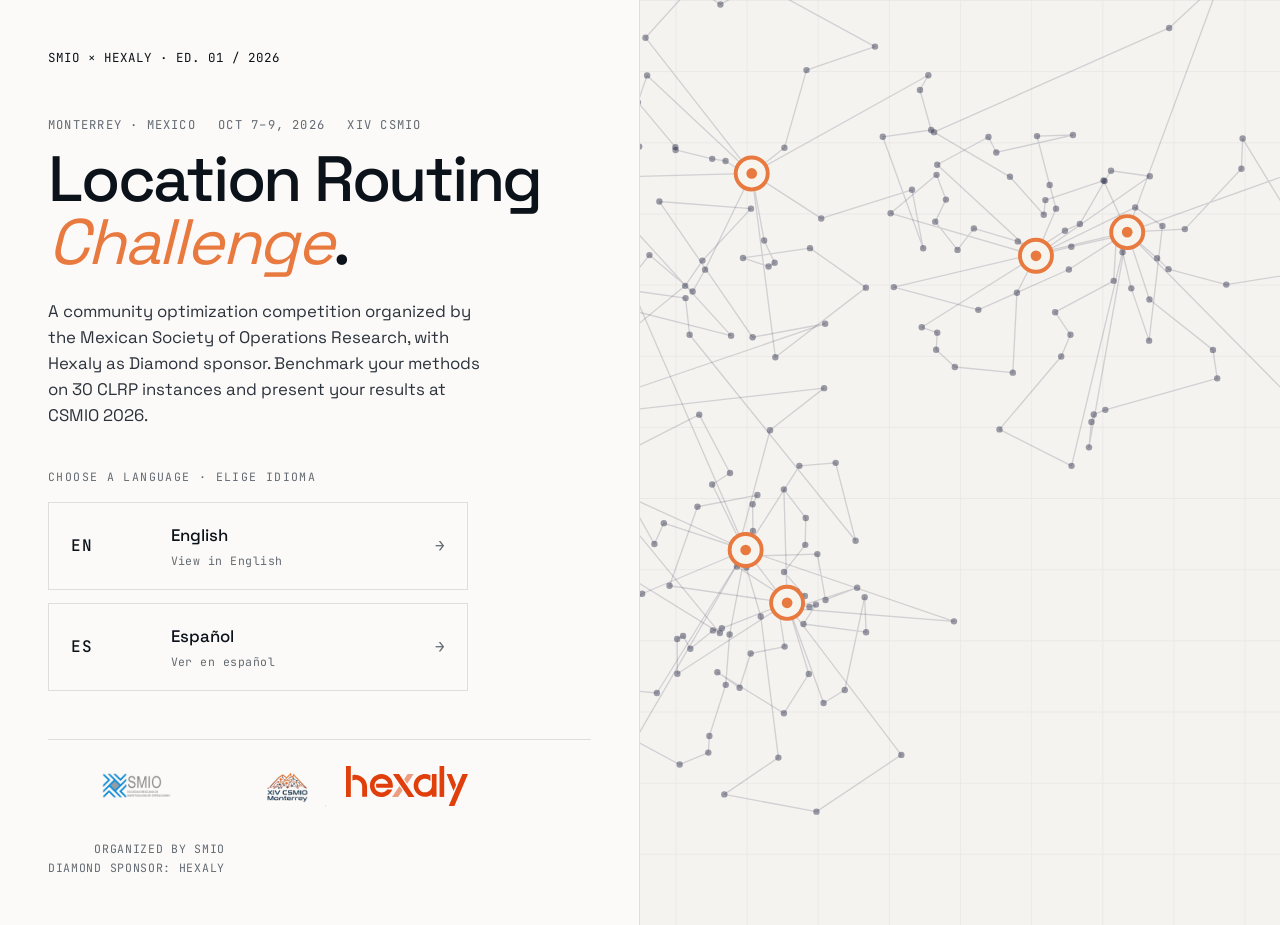
==== index.html @ d9e03b25 "fix domain name" ====
<!DOCTYPE html>
<html lang="en">
<head>
  <meta charset="UTF-8">
  <meta name="viewport" content="width=device-width, initial-scale=1.0">
  <title>SMIO × Hexaly Location Routing Challenge · Monterrey 2026</title>
  <meta name="description" content="A community optimization competition organized by SMIO with Hexaly as Diamond partner. Benchmark your methods on 30 CLRP instances and present your results at XIV CSMIO 2026 in Monterrey.">
  <meta property="og:type" content="website">
  <meta property="og:title" content="SMIO × Hexaly · Location Routing Challenge 2026">
  <meta property="og:description" content="A community optimization competition in partnership with Hexaly. Benchmark your methods on 30 CLRP instances — leaderboard goes live July 2026, winners present at XIV CSMIO in Monterrey.">
  <meta property="og:image" content="https://smiochallenge.com/assets/og-card.png">
  <meta property="og:url" content="https://smiochallenge.com/">
  <meta name="twitter:card" content="summary_large_image">
  <link rel="icon" type="image/svg+xml" href="favicon.svg">
  <link rel="preconnect" href="https://fonts.googleapis.com">
  <link rel="preconnect" href="https://fonts.gstatic.com" crossorigin>
  <link href="https://fonts.googleapis.com/css2?family=Space+Grotesk:wght@400;500;600;700&family=JetBrains+Mono:wght@400;500&display=swap" rel="stylesheet">
  <link rel="stylesheet" href="styles.css">
  <style>
    body { min-height: 100vh; display: flex; flex-direction: column; }
    .splash {
      flex: 1;
      display: grid;
      grid-template-columns: 1fr 1fr;
      min-height: 100vh;
      position: relative;
    }
    .splash-left {
      padding: 3rem;
      display: flex;
      flex-direction: column;
      justify-content: space-between;
      border-right: 1px solid var(--rule);
      position: relative;
      z-index: 1;
    }
    .splash-right {
      position: relative;
      overflow: hidden;
      background: var(--paper-2);
    }
    .splash-right > div {
      position: absolute; inset: 0;
    }
    .splash-mark {
      display: flex; align-items: center; gap: 0.8rem;
      font-family: var(--font-mono);
      font-size: 0.78rem;
      letter-spacing: 0.08em;
      text-transform: uppercase;
      color: var(--ink);
    }
    .splash-mark-pill {
      width: 32px; height: 32px;
      display: grid; place-items: center;
      background: var(--ink);
      color: var(--paper);
      border-radius: 4px;
      font-weight: 700;
      font-size: 0.82rem;
    }
    .splash h1 {
      font-size: clamp(2.2rem, 5vw, 4.4rem);
      line-height: 0.98;
      letter-spacing: -0.035em;
      max-width: 14ch;
      margin-bottom: 1.5rem;
    }
    .splash h1 em {
      color: var(--orange);
      font-style: italic;
      font-weight: 400;
    }
    .splash-meta {
      font-family: var(--font-mono);
      font-size: 0.76rem;
      letter-spacing: 0.1em;
      text-transform: uppercase;
      color: var(--ink-3);
      margin-bottom: 0.8rem;
      display: flex; gap: 1.4rem; flex-wrap: wrap;
    }
    .splash-sub {
      font-size: 1.05rem;
      color: var(--ink-2);
      max-width: 40ch;
      margin-bottom: 2.5rem;
      line-height: 1.55;
    }
    .splash-lang-group {
      display: flex;
      flex-direction: column;
      gap: 0.8rem;
      max-width: 420px;
    }
    .splash-lang-label {
      font-family: var(--font-mono);
      font-size: 0.72rem;
      letter-spacing: 0.12em;
      text-transform: uppercase;
      color: var(--ink-3);
      margin-bottom: 0.2rem;
    }
    .splash-lang {
      display: grid;
      grid-template-columns: 80px 1fr auto;
      align-items: center;
      gap: 1.2rem;
      padding: 1.2rem 1.4rem;
      border: 1px solid var(--rule);
      background: var(--paper);
      transition: border-color 0.15s, background 0.15s, transform 0.15s;
    }
    .splash-lang:hover { border-color: var(--ink); background: var(--paper); transform: translateX(3px); }
    .splash-lang-code {
      font-family: var(--font-mono);
      font-size: 1rem;
      font-weight: 500;
      letter-spacing: 0.04em;
      color: var(--ink);
    }
    .splash-lang-name {
      font-size: 1.05rem;
      color: var(--ink);
      font-weight: 500;
    }
    .splash-lang-name small {
      display: block;
      font-family: var(--font-mono);
      font-size: 0.72rem;
      letter-spacing: 0.04em;
      color: var(--ink-3);
      font-weight: 400;
      margin-top: 0.15rem;
    }
    .splash-lang-arrow {
      font-family: var(--font-mono);
      font-size: 1rem;
      color: var(--ink-3);
    }
    .splash-lang:hover .splash-lang-arrow { color: var(--orange); }

    .splash-foot {
      display: flex; justify-content: space-between; align-items: flex-end;
      gap: 2rem; flex-wrap: wrap;
      border-top: 1px solid var(--rule);
      padding-top: 1.5rem;
    }
    .splash-foot-logos {
      display: flex; align-items: center; gap: 1.3rem;
    }
    .splash-foot-logos img { height: 44px; opacity: 1; }
    .splash-foot-logos .hex { height: 40px; }
    .splash-foot-meta {
      font-family: var(--font-mono);
      font-size: 0.72rem;
      color: var(--ink-3);
      letter-spacing: 0.06em;
      text-transform: uppercase;
      text-align: right;
    }
    @media (max-width: 900px) {
      .splash { grid-template-columns: 1fr; }
      .splash-right { min-height: 260px; order: -1; border-bottom: 1px solid var(--rule); }
      .splash-left { padding: 2.2rem; }
    }
  </style>
</head>
<body>

  <main class="splash">
    <div class="splash-left">
      <div>
        <div class="splash-mark">
          SMIO × Hexaly · Ed. 01 / 2026
        </div>
      </div>

      <div style="margin: 3rem 0;">
        <div class="splash-meta">
          <span>Monterrey · Mexico</span>
          <span>Oct 7–9, 2026</span>
          <span>XIV CSMIO</span>
        </div>
        <h1>Location Routing <em>Challenge</em>.</h1>
        <p class="splash-sub">
          A community optimization competition organized by the Mexican Society of Operations Research, with Hexaly as Diamond sponsor. Benchmark your methods on 30 CLRP instances and present your results at CSMIO 2026.
        </p>

        <div class="splash-lang-group">
          <div class="splash-lang-label">Choose a language · Elige idioma</div>
          <a href="en/index.html" class="splash-lang">
            <div class="splash-lang-code">EN</div>
            <div class="splash-lang-name">English<small>View in English</small></div>
            <div class="splash-lang-arrow">→</div>
          </a>
          <a href="es/index.html" class="splash-lang">
            <div class="splash-lang-code">ES</div>
            <div class="splash-lang-name">Español<small>Ver en español</small></div>
            <div class="splash-lang-arrow">→</div>
          </a>
        </div>
      </div>

      <div class="splash-foot">
        <div class="splash-foot-logos">
          <img src="assets/smio_logo.png" alt="SMIO">
          <a href="https://csmio2026.my.canva.site/" target="_blank" rel="noopener"><img src="assets/csmio_logo.png" alt="CSMIO 2026"></a>
          <img src="assets/hexaly-logo-orange.svg" alt="Hexaly" class="hex">
        </div>
        <div class="splash-foot-meta">
          Organized by SMIO<br>Diamond sponsor: Hexaly
        </div>
      </div>
    </div>

    <div class="splash-right">
      <div data-nodemap data-seed="101" data-nodes="320" data-depots="9"
           data-edge="rgba(26,30,60,0.16)" data-node="rgba(26,30,60,0.42)" data-depot="#E8793F" data-paper="#F7F4EE"></div>
    </div>
  </main>

  <script src="shared/nodemap.js"></script>
</body>
</html>
---- styles.css ----
/* =========================================================
   OPTION A — "FIELD"
   Editorial competition site. Paper background, ink typography,
   Hexaly orange as hero accent, navy as architecture color.
   Routing as visual language — nodes, edges, convex hulls.
   ========================================================= */

*, *::before, *::after { box-sizing: border-box; margin: 0; padding: 0; }

:root {
  /* Palette */
  --paper:     oklch(0.985 0.003 80);
  --paper-2:   oklch(0.965 0.004 80);
  --paper-3:   oklch(0.935 0.005 80);
  --ink:       oklch(0.18 0.018 255);
  --ink-2:     oklch(0.32 0.02 255);
  --ink-3:     oklch(0.52 0.015 255);
  --ink-4:     oklch(0.72 0.008 255);
  --rule:      oklch(0.90 0.006 80);
  --rule-2:    oklch(0.82 0.008 80);

  --orange:    #E8793F;     /* Hexaly brand */
  --orange-2:  #D2652F;
  --orange-3:  #FBE4D4;

  --navy:      oklch(0.30 0.06 258);
  --navy-2:    oklch(0.22 0.05 258);

  --teal:      oklch(0.58 0.11 195);
  --teal-2:    oklch(0.95 0.03 195);

  --green:     oklch(0.65 0.13 160);

  /* Type */
  --font-sans: 'Space Grotesk', 'Helvetica Neue', Helvetica, Arial, sans-serif;
  --font-mono: 'JetBrains Mono', ui-monospace, SFMono-Regular, Menlo, monospace;

  /* Layout */
  --maxw: 1240px;
  --gutter: 2rem;
  --nav-h: 68px;
}

html { scroll-behavior: smooth; }
body {
  font-family: var(--font-sans);
  font-size: 16.5px;
  line-height: 1.6;
  color: var(--ink);
  background: var(--paper);
  -webkit-font-smoothing: antialiased;
  text-rendering: optimizeLegibility;
}

img, svg { max-width: 100%; display: block; }
a { color: inherit; text-decoration: none; }
button { font: inherit; cursor: pointer; }

/* ---- Typography ---- */
h1, h2, h3, h4 {
  font-family: var(--font-sans);
  font-weight: 500;
  letter-spacing: -0.025em;
  color: var(--ink);
  line-height: 1.08;
}
h1 { font-size: clamp(2.4rem, 5vw, 4.2rem); letter-spacing: -0.035em; }
h2 { font-size: clamp(1.6rem, 2.8vw, 2.4rem); letter-spacing: -0.03em; margin-bottom: 0.5em; }
h3 { font-size: 1.15rem; font-weight: 600; letter-spacing: -0.01em; margin-bottom: 0.35em; }
h4 { font-size: 0.95rem; font-weight: 600; }
p  { margin-bottom: 1em; max-width: 68ch; }
p:last-child { margin-bottom: 0; }
strong { font-weight: 600; color: var(--ink); }
em { font-style: italic; }

.eyebrow {
  font-family: var(--font-mono);
  font-size: 0.72rem;
  font-weight: 500;
  text-transform: uppercase;
  letter-spacing: 0.14em;
  color: var(--ink-3);
  display: inline-flex;
  align-items: center;
  gap: 0.55rem;
}
.eyebrow::before {
  content: '';
  width: 22px; height: 1px;
  background: currentColor;
  opacity: 0.6;
}

.mono { font-family: var(--font-mono); }

/* ---- Layout primitives ---- */
.wrap { max-width: var(--maxw); margin: 0 auto; padding: 0 var(--gutter); }

.rule { height: 1px; background: var(--rule); border: 0; width: 100%; }

/* ---- Navigation ---- */
.nav {
  position: sticky; top: 0; z-index: 50;
  height: var(--nav-h);
  background: rgba(253, 252, 249, 0.82);
  backdrop-filter: saturate(140%) blur(10px);
  -webkit-backdrop-filter: saturate(140%) blur(10px);
  border-bottom: 1px solid var(--rule);
}
.nav-inner {
  max-width: var(--maxw);
  margin: 0 auto;
  height: 100%;
  padding: 0 var(--gutter);
  display: flex;
  align-items: center;
  justify-content: space-between;
  gap: 2rem;
}
.nav-brand {
  display: flex; align-items: center; gap: 0.9rem;
  color: var(--ink);
}
.nav-brand img { height: 48px; display: block; }
.nav-brand .nav-brand-hex { height: 36px; }
.nav-brand-div {
  width: 1px; height: 34px;
  background: var(--rule-2);
  margin: 0 0.2rem;
}
.nav-links {
  display: flex; align-items: center; gap: 0.15rem;
  list-style: none;
}
.nav-links a {
  position: relative;
  padding: 0.5rem 0.85rem;
  font-size: 0.9rem;
  font-weight: 500;
  color: var(--ink-2);
  border-radius: 6px;
  transition: color 0.15s, background 0.15s;
}
.nav-links a:hover { color: var(--ink); background: var(--paper-2); }
.nav-links a.active { color: var(--ink); }
.nav-links a.active::after {
  content: '';
  position: absolute;
  left: 0.85rem; right: 0.85rem;
  bottom: -2px;
  height: 2px;
  background: var(--orange);
}
.nav-lang {
  font-family: var(--font-mono);
  font-size: 0.72rem;
  letter-spacing: 0.08em;
  padding: 0.35rem 0.55rem !important;
  border: 1px solid var(--rule-2);
  border-radius: 4px;
  color: var(--ink-3) !important;
}
.nav-lang:hover { border-color: var(--ink); color: var(--ink) !important; background: transparent !important; }
.nav-cta {
  background: var(--ink);
  color: var(--paper) !important;
  padding: 0.5rem 0.9rem !important;
  border-radius: 6px;
  font-size: 0.85rem !important;
  font-weight: 500 !important;
}
.nav-cta:hover { background: var(--orange) !important; color: var(--paper) !important; }
.nav-toggle {
  display: none;
  background: none; border: none;
  font-size: 1.4rem; color: var(--ink);
}

/* ---- Hero ---- */
.hero {
  position: relative;
  padding: 4.5rem 0 3.5rem;
  border-bottom: 1px solid var(--rule);
  overflow: hidden;
}
.hero-bg {
  position: absolute;
  inset: 0;
  pointer-events: none;
  opacity: 0.55;
  mask-image: linear-gradient(to bottom, transparent 0%, #000 25%, #000 75%, transparent 100%);
  -webkit-mask-image: linear-gradient(to bottom, transparent 0%, #000 25%, #000 75%, transparent 100%);
}
.hero-bg svg { width: 100%; height: 100%; }

.hero-meta {
  display: flex;
  gap: 2rem;
  align-items: center;
  margin-bottom: 2.2rem;
  font-family: var(--font-mono);
  font-size: 0.73rem;
  letter-spacing: 0.1em;
  text-transform: uppercase;
  color: var(--ink-3);
  flex-wrap: wrap;
}
.hero-meta span { display: inline-flex; gap: 0.5rem; align-items: center; }
.hero-meta .dot { width: 6px; height: 6px; border-radius: 50%; background: var(--orange); display: inline-block; }

.hero-title {
  font-size: clamp(2.8rem, 7vw, 5.6rem);
  letter-spacing: -0.04em;
  line-height: 0.98;
  font-weight: 500;
  max-width: 16ch;
  margin-bottom: 1.4rem;
}
.hero-title .accent {
  color: var(--orange);
  font-style: italic;
  font-weight: 400;
}
.hero-sub {
  font-size: clamp(1.05rem, 1.4vw, 1.2rem);
  color: var(--ink-2);
  max-width: 52ch;
  line-height: 1.5;
  margin-bottom: 2.2rem;
}
.hero-cta { display: flex; gap: 0.8rem; flex-wrap: wrap; margin-bottom: 3.5rem; }

/* ---- Logo lockup ---- */
.lockup {
  display: flex; align-items: center; gap: 1.4rem;
  padding: 0.8rem 0;
  margin-top: 3rem;
  border-top: 1px solid var(--rule);
  flex-wrap: wrap;
}
.lockup-label {
  font-family: var(--font-mono);
  font-size: 0.7rem;
  letter-spacing: 0.12em;
  text-transform: uppercase;
  color: var(--ink-4);
  padding-right: 1rem;
  border-right: 1px solid var(--rule-2);
}
.lockup img { height: 88px; opacity: 1; }
.lockup .hexaly-mark { height: 68px; opacity: 1; }

/* ---- Stat bar ---- */
.statbar {
  display: grid;
  grid-template-columns: repeat(6, 1fr);
  border-top: 1px solid var(--ink);
  border-bottom: 1px solid var(--rule);
}
.statbar-cell {
  padding: 1.5rem 1.2rem;
  border-right: 1px solid var(--rule);
  display: flex; flex-direction: column; gap: 0.4rem;
}
.statbar-cell:last-child { border-right: 0; }
.statbar-k {
  font-family: var(--font-mono);
  font-size: 0.68rem;
  text-transform: uppercase;
  letter-spacing: 0.12em;
  color: var(--ink-3);
}
.statbar-v {
  font-family: var(--font-sans);
  font-size: 1.2rem;
  font-weight: 500;
  letter-spacing: -0.02em;
  color: var(--ink);
  line-height: 1.15;
}
.statbar-v .mono-sub {
  display: block;
  font-family: var(--font-mono);
  font-size: 0.82rem;
  color: var(--ink-3);
  font-weight: 400;
  letter-spacing: 0;
  margin-top: 0.15rem;
}

/* ---- Buttons ---- */
.btn {
  display: inline-flex; align-items: center; gap: 0.5rem;
  padding: 0.85rem 1.3rem;
  border-radius: 6px;
  font-weight: 500;
  font-size: 0.95rem;
  letter-spacing: -0.005em;
  transition: transform 0.15s, background 0.15s, color 0.15s, box-shadow 0.15s;
  border: 1px solid transparent;
}
.btn-arrow { font-family: var(--font-mono); font-size: 0.9rem; }
.btn-primary {
  background: var(--ink);
  color: var(--paper);
}
.btn-primary:hover { background: var(--orange); color: var(--paper); }
.btn-orange {
  background: var(--orange);
  color: var(--paper);
}
.btn-orange:hover { background: var(--orange-2); }
.btn-ghost {
  border-color: var(--rule-2);
  color: var(--ink);
  background: transparent;
}
.btn-ghost:hover { border-color: var(--ink); background: var(--paper-2); }

/* ---- Section ---- */
.section { padding: 5rem 0; border-bottom: 1px solid var(--rule); }
.section:last-of-type { border-bottom: 0; }
.section-head {
  display: grid;
  grid-template-columns: 1fr 2fr;
  gap: 3rem;
  margin-bottom: 3rem;
}
.section-head .eyebrow { margin-bottom: 0.9rem; display: inline-flex; }
.section-head h2 { margin: 0; }
.section-intro { color: var(--ink-2); font-size: 1.05rem; max-width: 55ch; }

.section-alt { background: var(--paper-2); }

/* ---- Cards ---- */
.card-grid {
  display: grid;
  grid-template-columns: repeat(auto-fit, minmax(280px, 1fr));
  gap: 0;
  border-top: 1px solid var(--rule);
  border-left: 1px solid var(--rule);
}
.card {
  padding: 2rem 1.8rem;
  background: var(--paper);
  border-right: 1px solid var(--rule);
  border-bottom: 1px solid var(--rule);
  display: flex;
  flex-direction: column;
  gap: 0.4rem;
  position: relative;
  transition: background 0.2s;
}
.card:hover { background: var(--paper-2); }
.card-num {
  font-family: var(--font-mono);
  font-size: 0.74rem;
  color: var(--ink-4);
  letter-spacing: 0.1em;
  margin-bottom: 1.8rem;
}
.card h3 { margin-bottom: 0.5em; font-size: 1.2rem; }
.card p { color: var(--ink-2); font-size: 0.95rem; }
.card-tag {
  position: absolute;
  top: 2rem; right: 1.8rem;
}

/* ---- Callout ---- */
.callout {
  border: 1px solid var(--rule);
  padding: 1.4rem 1.6rem;
  background: var(--paper);
  display: grid;
  grid-template-columns: 80px 1fr;
  gap: 1.4rem;
  align-items: baseline;
}
.callout-n {
  font-family: var(--font-mono);
  font-size: 0.78rem;
  color: var(--orange);
  letter-spacing: 0.08em;
}
.callout h3 { margin-bottom: 0.3em; font-size: 1.05rem; }
.callout p { color: var(--ink-2); font-size: 0.95rem; }
.callout + .callout { border-top: 0; }

.callout-row { display: flex; flex-direction: column; }

/* ---- Table ---- */
.table-wrap { overflow-x: auto; margin: 1.5rem 0; }
table.tbl {
  width: 100%;
  border-collapse: collapse;
  font-size: 0.95rem;
}
table.tbl th, table.tbl td {
  padding: 0.9rem 1rem;
  text-align: left;
  vertical-align: top;
  border-bottom: 1px solid var(--rule);
}
table.tbl thead th {
  font-family: var(--font-mono);
  font-size: 0.72rem;
  text-transform: uppercase;
  letter-spacing: 0.1em;
  color: var(--ink-3);
  font-weight: 500;
  border-bottom: 1px solid var(--ink);
  padding-bottom: 0.7rem;
}
table.tbl tbody tr:hover { background: var(--paper-2); }

/* ---- Tag ---- */
.tag {
  display: inline-flex; align-items: center; gap: 0.4rem;
  padding: 0.25rem 0.55rem;
  border-radius: 4px;
  font-family: var(--font-mono);
  font-size: 0.7rem;
  letter-spacing: 0.06em;
  text-transform: uppercase;
  font-weight: 500;
}
.tag-orange { background: var(--orange-3); color: var(--orange-2); }
.tag-navy   { background: oklch(0.93 0.02 255); color: var(--navy); }
.tag-teal   { background: var(--teal-2); color: var(--teal); }
.tag-ink    { background: var(--paper-3); color: var(--ink-2); }
.tag::before {
  content: ''; width: 5px; height: 5px; border-radius: 50%;
  background: currentColor; opacity: 0.7;
}

/* ---- Timeline (editorial) ---- */
.timeline-list { display: flex; flex-direction: column; }
.tl-row {
  display: grid;
  grid-template-columns: 220px 40px 1fr;
  gap: 1.5rem;
  padding: 1.5rem 0;
  border-top: 1px solid var(--rule);
  align-items: baseline;
}
.tl-row:last-child { border-bottom: 1px solid var(--rule); }
.tl-date {
  font-family: var(--font-mono);
  font-size: 0.82rem;
  color: var(--ink-3);
  letter-spacing: 0.04em;
}
.tl-marker {
  display: flex; justify-content: center;
}
.tl-marker span {
  width: 9px; height: 9px; border-radius: 50%;
  background: var(--ink-4);
  display: block;
  margin-top: 0.55rem;
}
.tl-row.is-key .tl-marker span { background: var(--orange); width: 11px; height: 11px; }
.tl-row.is-key .tl-date { color: var(--orange); font-weight: 600; }
.tl-body h3 { font-size: 1.15rem; margin-bottom: 0.25em; }
.tl-body p { color: var(--ink-2); font-size: 0.95rem; max-width: 56ch; }

/* ---- Prize ticket ---- */
.prize-grid { display: grid; grid-template-columns: repeat(2, 1fr); gap: 1.5rem; }
.prize {
  border: 1px solid var(--rule);
  padding: 2rem;
  background: var(--paper);
  position: relative;
  display: flex; flex-direction: column; gap: 0.6rem;
}
.prize-head {
  display: flex; justify-content: space-between; align-items: start;
  padding-bottom: 1.3rem;
  border-bottom: 1px dashed var(--rule-2);
  margin-bottom: 0.4rem;
}
.prize-head h3 { font-size: 1.4rem; font-weight: 500; }
.prize-amount {
  font-family: var(--font-sans);
  font-size: 2.6rem;
  font-weight: 500;
  letter-spacing: -0.04em;
  color: var(--orange);
  line-height: 1;
}
.prize-amount small { font-size: 0.9rem; color: var(--ink-3); font-weight: 400; display: block; font-family: var(--font-mono); letter-spacing: 0.04em; }
.prize ul { list-style: none; padding: 0; margin-top: 0.5rem; }
.prize ul li {
  padding: 0.6rem 0;
  border-bottom: 1px solid var(--rule);
  font-size: 0.92rem;
  color: var(--ink-2);
  display: flex; align-items: baseline; gap: 0.6rem;
}
.prize ul li::before {
  content: '+';
  color: var(--orange);
  font-family: var(--font-mono);
  font-weight: 500;
}
.prize ul li:last-child { border-bottom: 0; }

/* ---- Form ---- */
.form-card {
  border: 1px solid var(--rule);
  background: var(--paper);
  padding: 2.2rem;
  max-width: 640px;
}
.form-row { margin-bottom: 1.3rem; }
.form-row label {
  display: block;
  font-family: var(--font-mono);
  font-size: 0.72rem;
  letter-spacing: 0.1em;
  text-transform: uppercase;
  color: var(--ink-3);
  margin-bottom: 0.5rem;
}
.form-row input, .form-row select {
  width: 100%;
  padding: 0.8rem 0.9rem;
  background: var(--paper-2);
  border: 1px solid var(--rule);
  border-radius: 4px;
  font: inherit;
  color: var(--ink);
  transition: border-color 0.15s;
}
.form-row input:focus, .form-row select:focus {
  outline: none;
  border-color: var(--orange);
  background: var(--paper);
}

/* ---- Footer ---- */
.footer {
  background: var(--ink);
  color: oklch(0.85 0.005 80);
  padding: 4rem 0 2rem;
  margin-top: 6rem;
}
.footer-top {
  display: grid;
  grid-template-columns: 1.2fr 1fr 1fr 1fr;
  gap: 3rem;
  padding-bottom: 3rem;
  border-bottom: 1px solid oklch(0.28 0.02 255);
}
.footer h4 {
  font-family: var(--font-mono);
  font-size: 0.72rem;
  text-transform: uppercase;
  letter-spacing: 0.12em;
  color: oklch(0.65 0.01 80);
  font-weight: 500;
  margin-bottom: 1rem;
}
.footer a { color: oklch(0.85 0.005 80); font-size: 0.92rem; display: block; padding: 0.25rem 0; transition: color 0.15s; }
.footer a:hover { color: var(--orange); }
.footer-bottom {
  display: flex; justify-content: space-between;
  align-items: center;
  padding-top: 1.5rem;
  font-family: var(--font-mono);
  font-size: 0.78rem;
  color: oklch(0.55 0.01 80);
  flex-wrap: wrap; gap: 1rem;
}
.footer-logos { display: flex; align-items: center; gap: 1.6rem; }
.footer-logos img { height: 40px; opacity: 0.9; filter: none; }
.footer-logos .hexaly-mark { height: 36px; opacity: 1; }
.footer-logos img.on-dark { filter: brightness(0) invert(1); opacity: 0.55; }

/* ---- Page header (subpages) ---- */
.page-header {
  position: relative;
  padding: 4rem 0 3rem;
  border-bottom: 1px solid var(--rule);
  overflow: hidden;
}
.page-header-inner {
  position: relative; z-index: 1;
  display: grid;
  grid-template-columns: 1fr 1fr;
  gap: 3rem;
  align-items: end;
}
.page-header h1 {
  font-size: clamp(2.2rem, 5vw, 3.6rem);
  letter-spacing: -0.035em;
  margin-bottom: 0.3em;
}
.page-header-desc { color: var(--ink-2); font-size: 1.05rem; max-width: 40ch; }
.page-header .nodeplot {
  position: absolute;
  right: 0; top: 0; bottom: 0;
  width: 50%;
  opacity: 0.5;
  pointer-events: none;
}

/* ---- Content typography ---- */
.prose p { color: var(--ink-2); font-size: 1.02rem; line-height: 1.65; margin-bottom: 1.1em; }
.prose p strong { color: var(--ink); }
.prose h3 { margin-top: 2rem; font-size: 1.25rem; }
.prose a { color: var(--orange); border-bottom: 1px solid currentColor; padding-bottom: 1px; }
.prose a:hover { color: var(--ink); }

/* ---- Equation / Formula block ---- */
.formula {
  border: 1px solid var(--rule);
  background: var(--paper-2);
  padding: 1.8rem 2rem;
  font-family: var(--font-mono);
  font-size: 0.95rem;
  color: var(--ink);
  line-height: 1.8;
  overflow-x: auto;
  border-left: 3px solid var(--orange);
}
.formula .k { color: var(--orange); }
.formula .c { color: var(--ink-3); }

/* ---- Utilities ---- */
.grid-2 { display: grid; grid-template-columns: 1fr 1fr; gap: 2rem; }
.grid-3 { display: grid; grid-template-columns: repeat(3, 1fr); gap: 0; }

.spec-list { display: flex; flex-direction: column; }
.spec-row {
  display: grid;
  grid-template-columns: 180px 1fr;
  padding: 0.9rem 0;
  gap: 1.5rem;
  border-top: 1px solid var(--rule);
}
.spec-row:last-child { border-bottom: 1px solid var(--rule); }
.spec-k {
  font-family: var(--font-mono);
  font-size: 0.8rem;
  color: var(--ink-3);
  letter-spacing: 0.04em;
}
.spec-v { color: var(--ink); font-size: 0.98rem; }

/* ---- Switcher badge (top of each page, to jump to Option B) ---- */
.switcher {
  position: fixed;
  bottom: 1.2rem;
  right: 1.2rem;
  z-index: 60;
  display: flex;
  gap: 0;
  background: var(--ink);
  border-radius: 999px;
  padding: 4px;
  font-family: var(--font-mono);
  font-size: 0.72rem;
  letter-spacing: 0.06em;
  box-shadow: 0 6px 24px rgba(0,0,0,0.18);
}
.switcher a {
  padding: 0.5rem 0.85rem;
  border-radius: 999px;
  color: oklch(0.75 0.01 80);
  text-transform: uppercase;
}
.switcher a.on { background: var(--orange); color: var(--paper); }

/* ---- Responsive ---- */
@media (max-width: 900px) {
  .statbar { grid-template-columns: repeat(2, 1fr); }
  .statbar-cell { border-bottom: 1px solid var(--rule); }
  .section-head { grid-template-columns: 1fr; gap: 1rem; margin-bottom: 2rem; }
  .prize-grid { grid-template-columns: 1fr; }
  .page-header-inner { grid-template-columns: 1fr; }
  .page-header .nodeplot { display: none; }
  .footer-top { grid-template-columns: 1fr 1fr; gap: 2rem; }
  .grid-2 { grid-template-columns: 1fr; }
  .tl-row { grid-template-columns: 1fr; gap: 0.5rem; }
  .tl-marker { display: none; }
  .spec-row { grid-template-columns: 1fr; gap: 0.25rem; }
}
@media (max-width: 680px) {
  .nav-links { display: none; position: absolute; top: var(--nav-h); left: 0; right: 0;
    background: var(--paper); flex-direction: column; padding: 1rem; border-bottom: 1px solid var(--rule); align-items: stretch; }
  .nav-links.open { display: flex; }
  .nav-toggle { display: block; }
  .nav-brand { gap: 0.5rem; }
  .nav-brand img { height: 34px; }
  .nav-brand .nav-brand-hex { height: 24px; }
  .nav-brand-div { height: 22px; margin: 0 0.1rem; }
  .hero { padding: 3rem 0 2.5rem; }
  .callout { grid-template-columns: 1fr; gap: 0.5rem; }
  .section { padding: 3rem 0; }
}
* Ensure every nodemap container fills its parent */
[data-nodemap] {
  display: block;
  width: 100%;
  height: 100%;
  min-height: 100%;
}
[data-nodemap] svg {
  display: block;
  width: 100%;
  height: 100%;
}

/* Page header — make sure the node-plot background has height and is behind content */
.page-header { position: relative; overflow: hidden; }
.page-header .nodeplot {
  position: absolute;
  inset: 0;
  z-index: 0;
  opacity: 0.9;
  -webkit-mask-image: linear-gradient(to bottom, rgba(0,0,0,1) 0%, rgba(0,0,0,0.4) 70%, rgba(0,0,0,0) 100%);
          mask-image: linear-gradient(to bottom, rgba(0,0,0,1) 0%, rgba(0,0,0,0.4) 70%, rgba(0,0,0,0) 100%);
}
.page-header > .wrap { position: relative; z-index: 1; }

/* Hero-bg (home) — same treatment */
.hero { position: relative; overflow: hidden; }
.hero .hero-bg {
  position: absolute;
  inset: 0;
  z-index: 0;
  opacity: 0.8;
  -webkit-mask-image: linear-gradient(to bottom, rgba(0,0,0,0.9) 0%, rgba(0,0,0,0.2) 65%, rgba(0,0,0,0) 100%);
          mask-image: linear-gradient(to bottom, rgba(0,0,0,0.9) 0%, rgba(0,0,0,0.2) 65%, rgba(0,0,0,0) 100%);
}
.hero > .wrap { position: relative; z-index: 1; }

/* NOTE callout — add breathing room and align label top */
.callout { align-items: flex-start; }
.callout .callout-n {
  padding: 0.35em 0.6em;
  font-size: 0.68rem;
  letter-spacing: 0.12em;
  white-space: nowrap;
  flex-shrink: 0;
}

/* Tighten oversized card padding */
.card { padding: 1.8rem 1.6rem; }
.prize { padding: 2rem; }

/* Leaderboard header compact */
.leaderboard-head { padding: 0.6rem 1.2rem !important; }
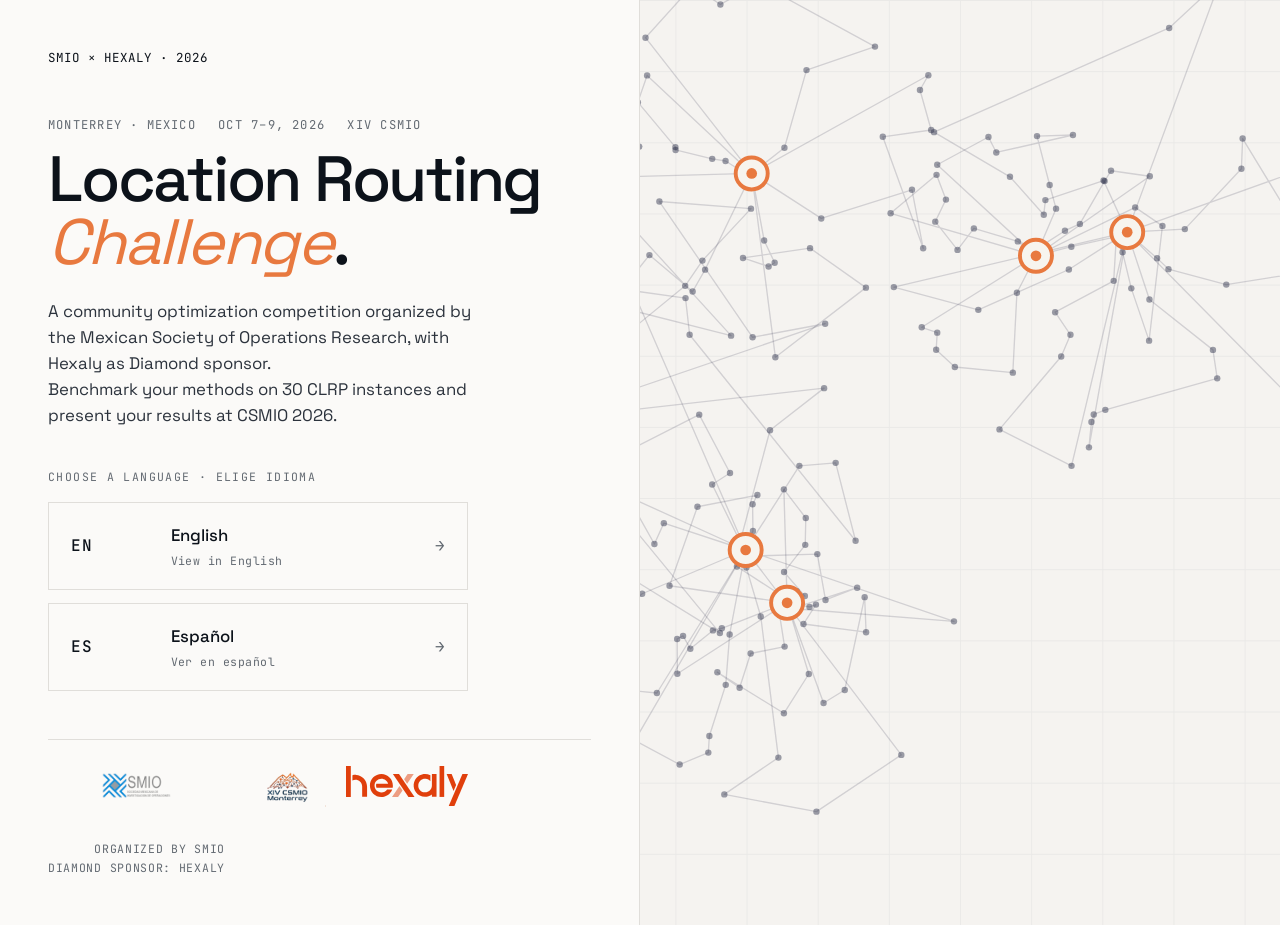
==== commit 3edf32ff: "some diana comments" ====
--- a/index.html
+++ b/index.html
@@ -172,7 +172,7 @@
     <div class="splash-left">
       <div>
         <div class="splash-mark">
-          SMIO × Hexaly · Ed. 01 / 2026
+          SMIO × Hexaly · 2026
         </div>
       </div>
 
@@ -184,7 +184,9 @@
         </div>
         <h1>Location Routing <em>Challenge</em>.</h1>
         <p class="splash-sub">
-          A community optimization competition organized by the Mexican Society of Operations Research, with Hexaly as Diamond sponsor. Benchmark your methods on 30 CLRP instances and present your results at CSMIO 2026.
+          A community optimization competition organized by the Mexican Society of Operations Research, with Hexaly as Diamond sponsor. 
+          <br>
+          Benchmark your methods on 30 CLRP instances and present your results at CSMIO 2026.
         </p>
 
         <div class="splash-lang-group">
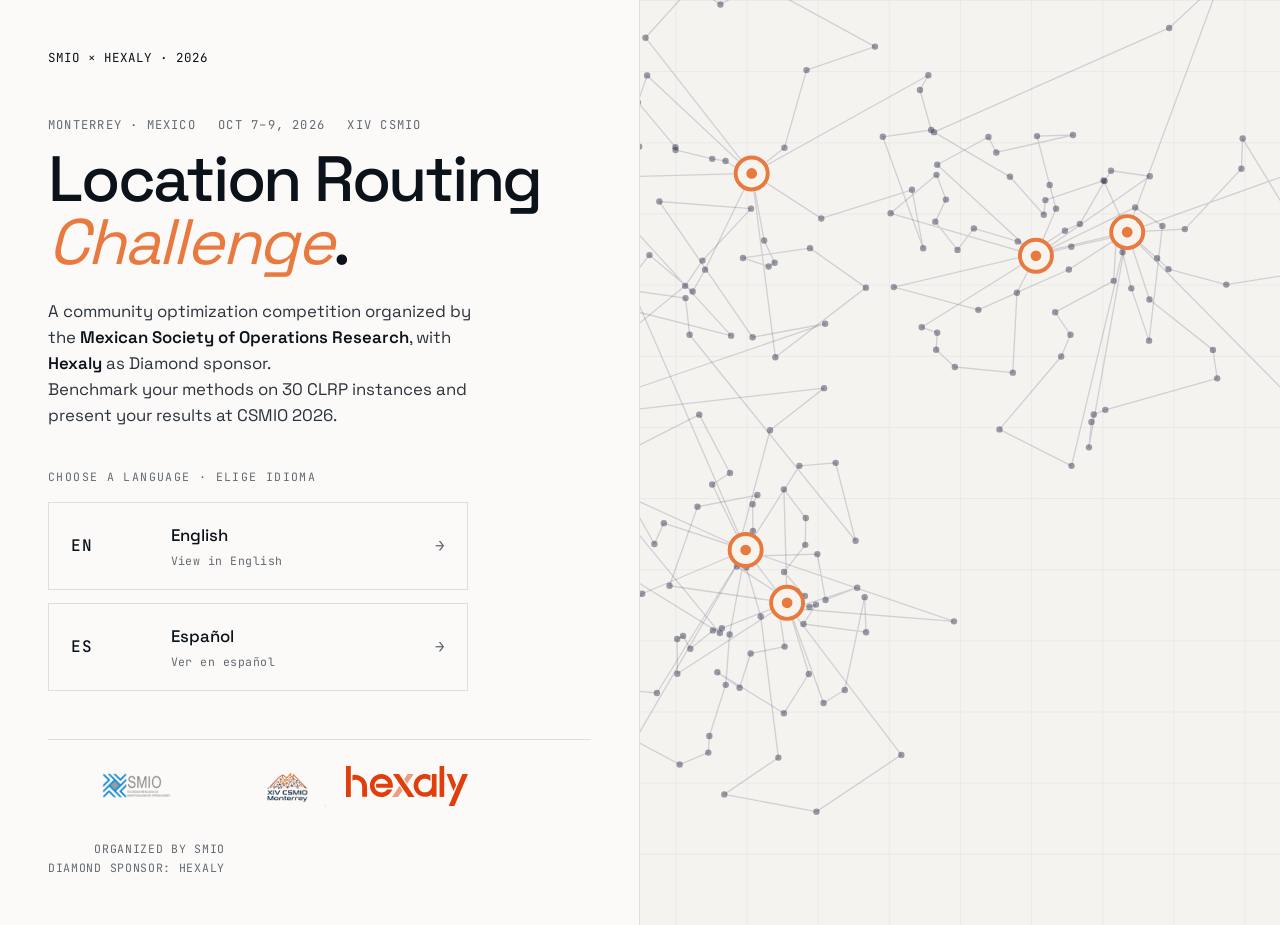
==== commit ef668d6d: "bold" ====
--- a/index.html
+++ b/index.html
@@ -184,7 +184,7 @@
         </div>
         <h1>Location Routing <em>Challenge</em>.</h1>
         <p class="splash-sub">
-          A community optimization competition organized by the Mexican Society of Operations Research, with Hexaly as Diamond sponsor. 
+          A community optimization competition organized by the <strong>Mexican Society of Operations Research</strong>, with <strong>Hexaly</strong> as Diamond sponsor. 
           <br>
           Benchmark your methods on 30 CLRP instances and present your results at CSMIO 2026.
         </p>
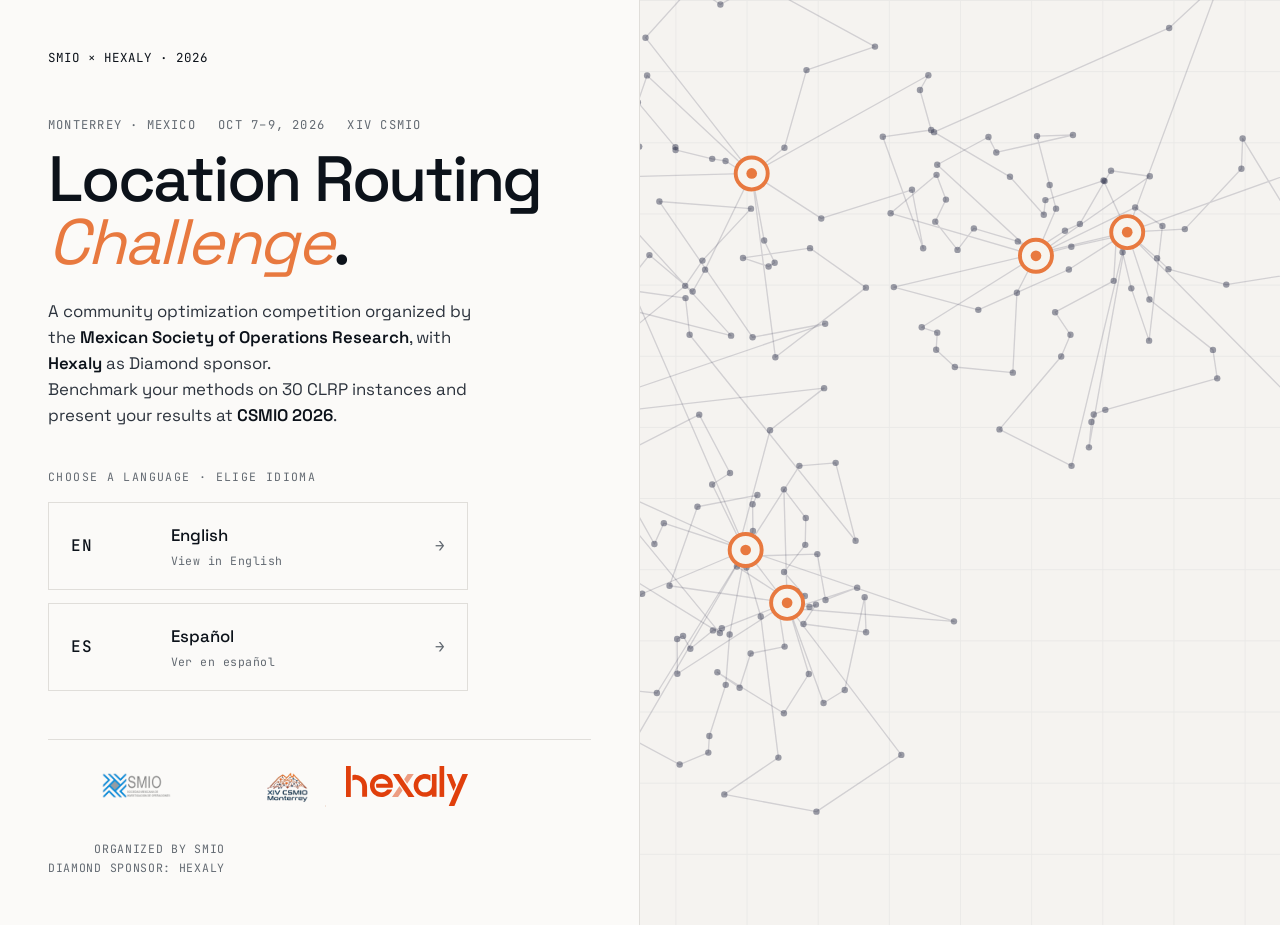
==== commit 22a91bae: "one last bold" ====
--- a/index.html
+++ b/index.html
@@ -186,7 +186,7 @@
         <p class="splash-sub">
           A community optimization competition organized by the <strong>Mexican Society of Operations Research</strong>, with <strong>Hexaly</strong> as Diamond sponsor. 
           <br>
-          Benchmark your methods on 30 CLRP instances and present your results at CSMIO 2026.
+          Benchmark your methods on 30 CLRP instances and present your results at <strong>CSMIO 2026</strong>.
         </p>
 
         <div class="splash-lang-group">
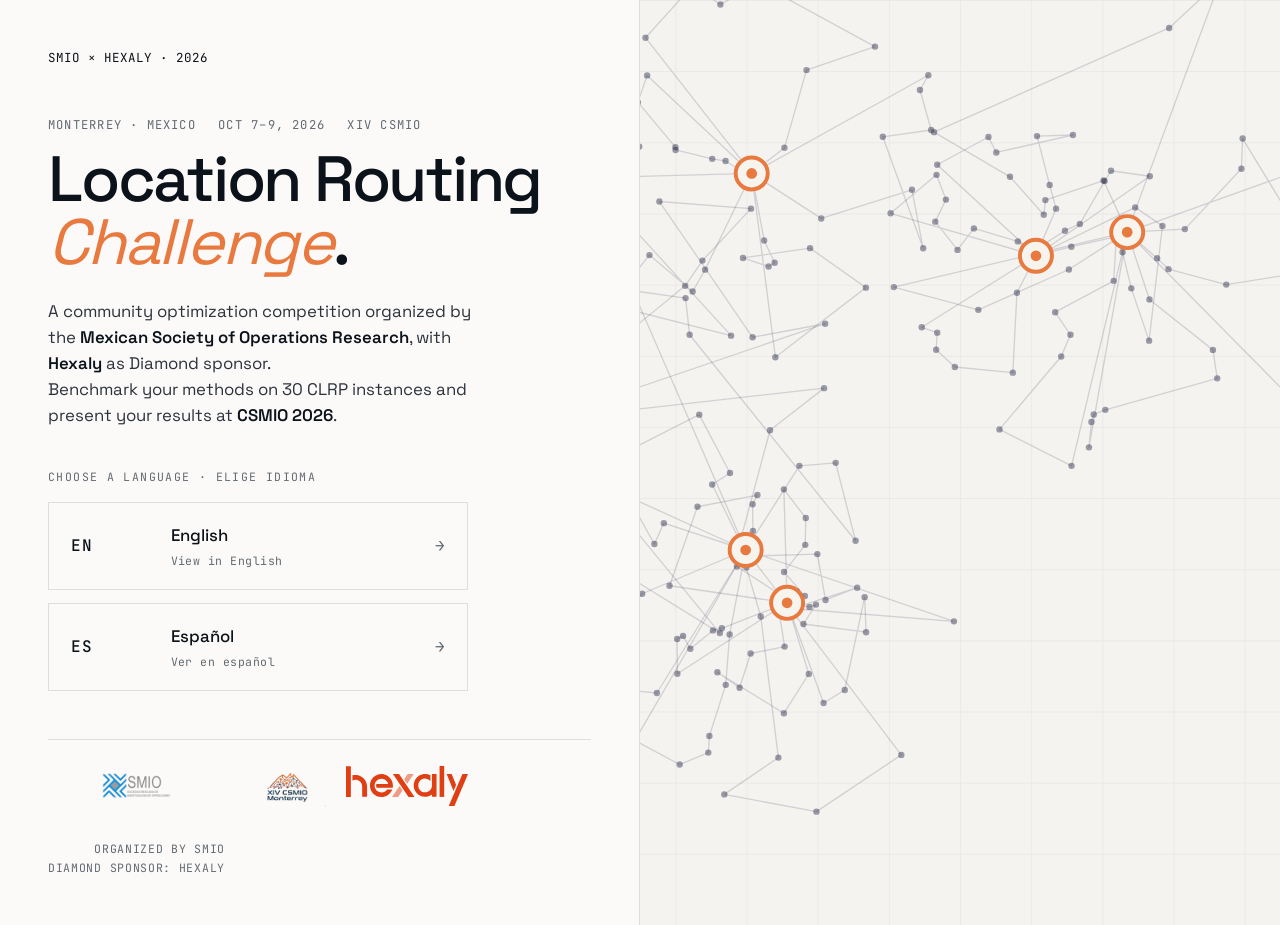
==== commit 347efcfa: "Swtich logo and link to hexaly.com site" ====
--- a/index.html
+++ b/index.html
@@ -208,7 +208,7 @@
         <div class="splash-foot-logos">
           <img src="assets/smio_logo.png" alt="SMIO">
           <a href="https://csmio2026.my.canva.site/" target="_blank" rel="noopener"><img src="assets/csmio_logo.png" alt="CSMIO 2026"></a>
-          <img src="assets/hexaly-logo-orange.svg" alt="Hexaly" class="hex">
+          <a href="https://www.hexaly.com" target="_blank" rel="noopener"><img src="assets/hexaly-orange.svg" alt="Hexaly" class="hex"></a>
         </div>
         <div class="splash-foot-meta">
           Organized by SMIO<br>Diamond sponsor: Hexaly
--- a/styles.css
+++ b/styles.css
@@ -123,6 +123,7 @@
 }
 .nav-brand img { height: 48px; display: block; }
 .nav-brand .nav-brand-hex { height: 36px; }
+.nav-brand-home { display: flex; align-items: center; gap: 0.9rem; }
 .nav-brand-div {
   width: 1px; height: 34px;
   background: var(--rule-2);
@@ -228,7 +229,24 @@
   line-height: 1.5;
   margin-bottom: 2.2rem;
 }
-.hero-cta { display: flex; gap: 0.8rem; flex-wrap: wrap; margin-bottom: 3.5rem; }
+.hero-cta { display: flex; gap: 0.8rem; flex-wrap: wrap; margin-bottom: 1.2rem; }
+
+.hero-download {
+  margin: 0 0 2.8rem;
+  font-family: var(--font-mono);
+  font-size: 0.78rem;
+  letter-spacing: 0.06em;
+}
+.hero-download a {
+  color: var(--ink-3);
+  border-bottom: 1px solid var(--rule-2);
+  padding-bottom: 2px;
+  transition: color 0.15s, border-color 0.15s;
+}
+.hero-download a:hover {
+  color: var(--orange);
+  border-bottom-color: var(--orange);
+}
 
 /* ---- Logo lockup ---- */
 .lockup {
@@ -694,6 +712,7 @@
   .nav-brand { gap: 0.5rem; }
   .nav-brand img { height: 34px; }
   .nav-brand .nav-brand-hex { height: 24px; }
+  .nav-brand-home { gap: 0.5rem; }
   .nav-brand-div { height: 22px; margin: 0 0.1rem; }
   .hero { padding: 3rem 0 2.5rem; }
   .callout { grid-template-columns: 1fr; gap: 0.5rem; }
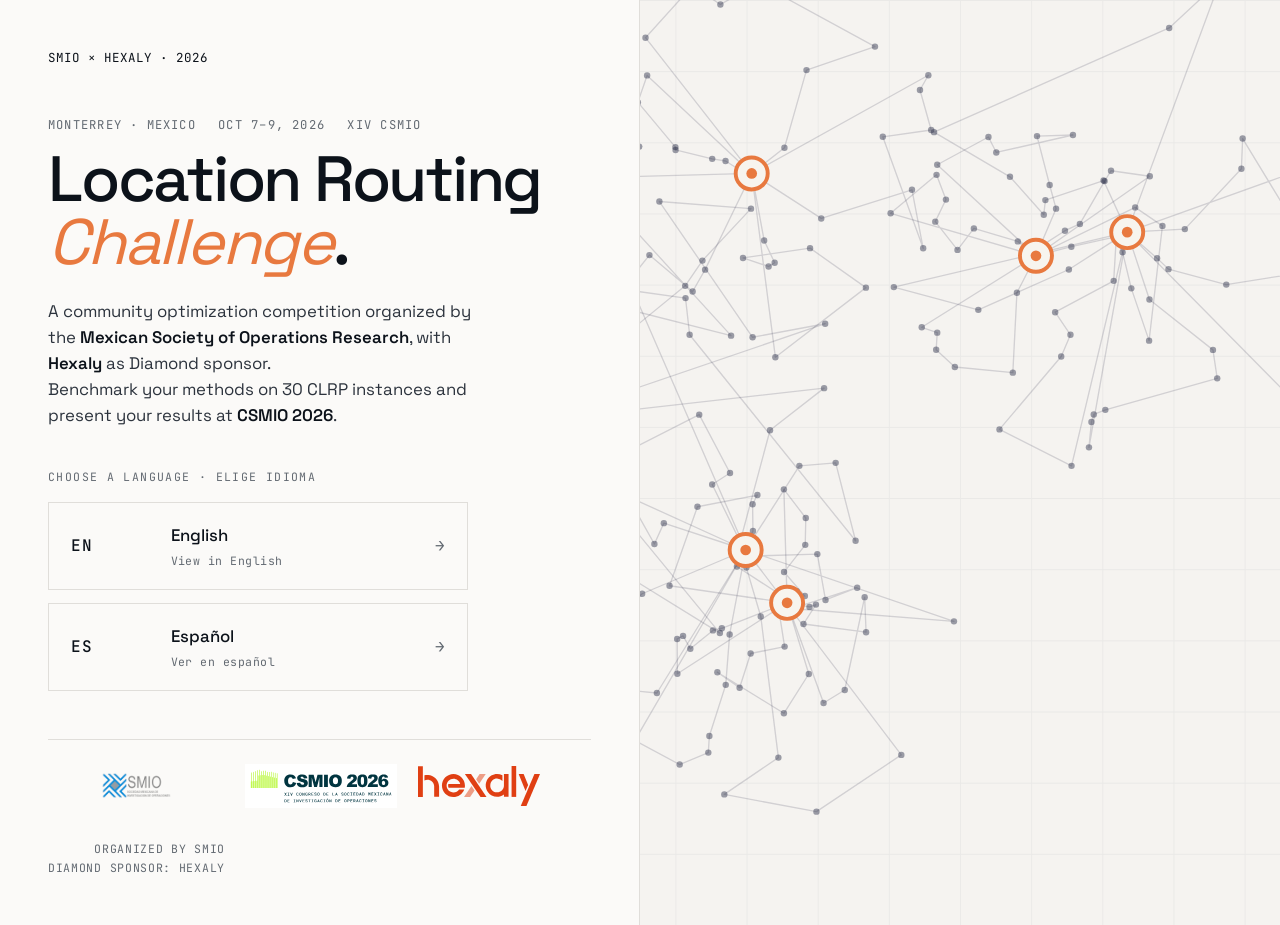
==== commit 841ea5f8: "Change logo" ====
--- a/index.html
+++ b/index.html
@@ -207,7 +207,7 @@
       <div class="splash-foot">
         <div class="splash-foot-logos">
           <img src="assets/smio_logo.png" alt="SMIO">
-          <a href="https://csmio2026.my.canva.site/" target="_blank" rel="noopener"><img src="assets/csmio_logo.png" alt="CSMIO 2026"></a>
+          <a href="https://csmio2026.my.canva.site/" target="_blank" rel="noopener"><img src="assets/CSMIO_logo_horizontal_light.svg" alt="CSMIO 2026"></a>
           <a href="https://www.hexaly.com" target="_blank" rel="noopener"><img src="assets/hexaly-orange.svg" alt="Hexaly" class="hex"></a>
         </div>
         <div class="splash-foot-meta">
--- a/styles.css
+++ b/styles.css
@@ -122,6 +122,7 @@
   color: var(--ink);
 }
 .nav-brand img { height: 48px; display: block; }
+.nav-brand img[src*="CSMIO_logo_horizontal"] { height: 34px; }
 .nav-brand .nav-brand-hex { height: 36px; }
 .nav-brand-home { display: flex; align-items: center; gap: 0.9rem; }
 .nav-brand-div {
@@ -135,6 +136,7 @@
 }
 .nav-links a {
   position: relative;
+  white-space: nowrap;
   padding: 0.5rem 0.85rem;
   font-size: 0.9rem;
   font-weight: 500;
@@ -265,8 +267,9 @@
   padding-right: 1rem;
   border-right: 1px solid var(--rule-2);
 }
-.lockup img { height: 88px; opacity: 1; }
-.lockup .hexaly-mark { height: 68px; opacity: 1; }
+.lockup img { height: 64px; opacity: 1; }
+.lockup img[src*="CSMIO_logo_horizontal"] { height: 48px; }
+.lockup .hexaly-mark { height: 48px; opacity: 1; }
 
 /* ---- Stat bar ---- */
 .statbar {
@@ -711,6 +714,7 @@
   .nav-toggle { display: block; }
   .nav-brand { gap: 0.5rem; }
   .nav-brand img { height: 34px; }
+  .nav-brand img[src*="CSMIO_logo_horizontal"] { height: 24px; }
   .nav-brand .nav-brand-hex { height: 24px; }
   .nav-brand-home { gap: 0.5rem; }
   .nav-brand-div { height: 22px; margin: 0 0.1rem; }
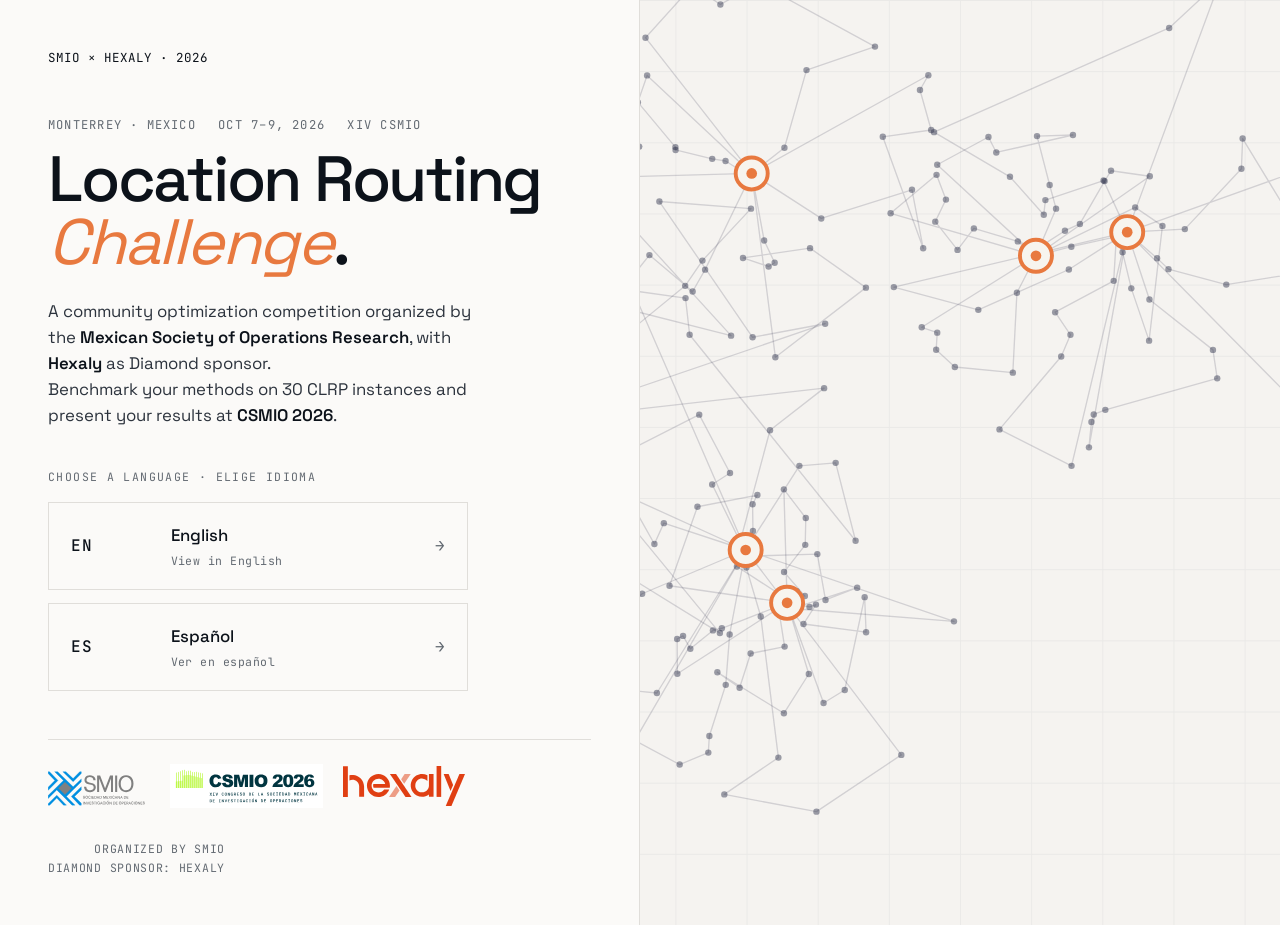
==== commit 11e57a0e: "Logos fix" ====
--- a/index.html
+++ b/index.html
@@ -206,7 +206,7 @@
 
       <div class="splash-foot">
         <div class="splash-foot-logos">
-          <img src="assets/smio_logo.png" alt="SMIO">
+          <img src="assets/logo_smio.svg" alt="SMIO">
           <a href="https://csmio2026.my.canva.site/" target="_blank" rel="noopener"><img src="assets/CSMIO_logo_horizontal_light.svg" alt="CSMIO 2026"></a>
           <a href="https://www.hexaly.com" target="_blank" rel="noopener"><img src="assets/hexaly-orange.svg" alt="Hexaly" class="hex"></a>
         </div>
--- a/styles.css
+++ b/styles.css
@@ -122,13 +122,14 @@
   color: var(--ink);
 }
 .nav-brand img { height: 48px; display: block; }
-.nav-brand img[src*="CSMIO_logo_horizontal"] { height: 34px; }
+.nav-brand img[src*="logo_smio"] { height: 60px; }
+.nav-brand img[src*="CSMIO_logo_horizontal"] { height: 40px; }
 .nav-brand .nav-brand-hex { height: 36px; }
 .nav-brand-home { display: flex; align-items: center; gap: 0.9rem; }
 .nav-brand-div {
   width: 1px; height: 34px;
   background: var(--rule-2);
-  margin: 0 0.2rem;
+  margin: 0 0.7rem;
 }
 .nav-links {
   display: flex; align-items: center; gap: 0.15rem;
@@ -173,6 +174,14 @@
   font-weight: 500 !important;
 }
 .nav-cta:hover { background: var(--orange) !important; color: var(--paper) !important; }
+/* Match heights of the language pill and the register CTA so their edges align */
+.nav-lang, .nav-cta {
+  display: inline-flex;
+  align-items: center;
+  height: 34px;
+  padding-top: 0 !important;
+  padding-bottom: 0 !important;
+}
 .nav-toggle {
   display: none;
   background: none; border: none;
@@ -268,6 +277,7 @@
   border-right: 1px solid var(--rule-2);
 }
 .lockup img { height: 64px; opacity: 1; }
+.lockup img[src*="logo_smio"] { height: 84px; }
 .lockup img[src*="CSMIO_logo_horizontal"] { height: 48px; }
 .lockup .hexaly-mark { height: 48px; opacity: 1; }
 
@@ -595,6 +605,7 @@
 }
 .footer-logos { display: flex; align-items: center; gap: 1.6rem; }
 .footer-logos img { height: 40px; opacity: 0.9; filter: none; }
+.footer-logos img[src*="logo_smio"] { height: 52px; }
 .footer-logos .hexaly-mark { height: 36px; opacity: 1; }
 .footer-logos img.on-dark { filter: brightness(0) invert(1); opacity: 0.55; }
 
@@ -714,10 +725,11 @@
   .nav-toggle { display: block; }
   .nav-brand { gap: 0.5rem; }
   .nav-brand img { height: 34px; }
-  .nav-brand img[src*="CSMIO_logo_horizontal"] { height: 24px; }
+  .nav-brand img[src*="logo_smio"] { height: 44px; }
+  .nav-brand img[src*="CSMIO_logo_horizontal"] { height: 28px; }
   .nav-brand .nav-brand-hex { height: 24px; }
   .nav-brand-home { gap: 0.5rem; }
-  .nav-brand-div { height: 22px; margin: 0 0.1rem; }
+  .nav-brand-div { height: 22px; margin: 0 0.4rem; }
   .hero { padding: 3rem 0 2.5rem; }
   .callout { grid-template-columns: 1fr; gap: 0.5rem; }
   .section { padding: 3rem 0; }
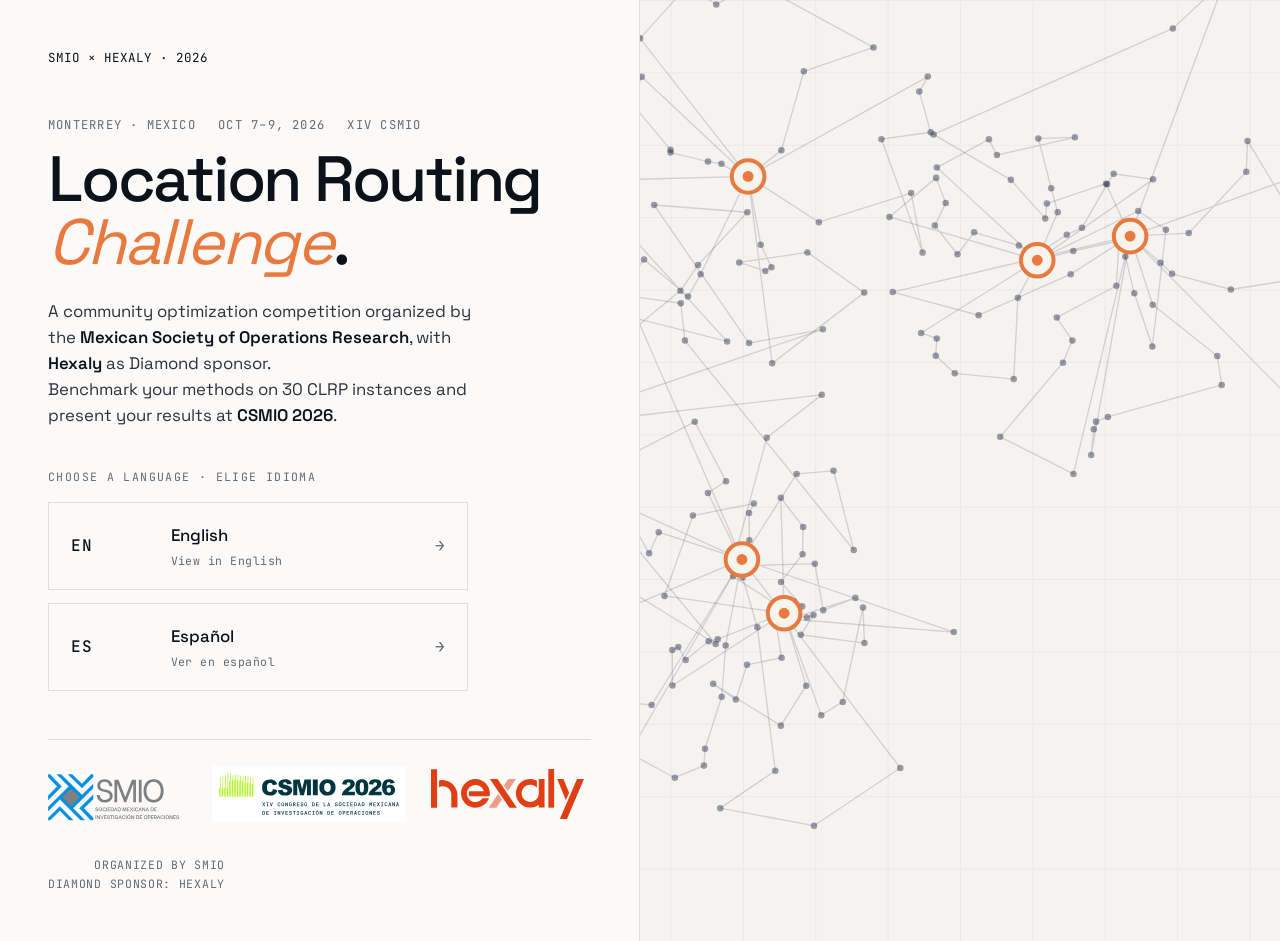
==== commit 31fbe8ff: "fixing more the logos" ====
--- a/index.html
+++ b/index.html
@@ -147,10 +147,11 @@
       padding-top: 1.5rem;
     }
     .splash-foot-logos {
-      display: flex; align-items: center; gap: 1.3rem;
-    }
-    .splash-foot-logos img { height: 44px; opacity: 1; }
-    .splash-foot-logos .hex { height: 40px; }
+      display: flex; align-items: center; gap: 1.6rem;
+    }
+    .splash-foot-logos img { height: 60px; opacity: 1; }
+    .splash-foot-logos img[src*="CSMIO_logo_horizontal"] { height: 56px; }
+    .splash-foot-logos .hex { height: 50px; }
     .splash-foot-meta {
       font-family: var(--font-mono);
       font-size: 0.72rem;
--- a/styles.css
+++ b/styles.css
@@ -38,7 +38,7 @@
   /* Layout */
   --maxw: 1240px;
   --gutter: 2rem;
-  --nav-h: 68px;
+  --nav-h: 80px;
 }
 
 html { scroll-behavior: smooth; }
@@ -122,8 +122,8 @@
   color: var(--ink);
 }
 .nav-brand img { height: 48px; display: block; }
-.nav-brand img[src*="logo_smio"] { height: 60px; }
-.nav-brand img[src*="CSMIO_logo_horizontal"] { height: 40px; }
+.nav-brand img[src*="logo_smio"] { height: 64px; }
+.nav-brand img[src*="CSMIO_logo_horizontal"] { height: 48px; }
 .nav-brand .nav-brand-hex { height: 36px; }
 .nav-brand-home { display: flex; align-items: center; gap: 0.9rem; }
 .nav-brand-div {
@@ -277,9 +277,9 @@
   border-right: 1px solid var(--rule-2);
 }
 .lockup img { height: 64px; opacity: 1; }
-.lockup img[src*="logo_smio"] { height: 84px; }
-.lockup img[src*="CSMIO_logo_horizontal"] { height: 48px; }
-.lockup .hexaly-mark { height: 48px; opacity: 1; }
+.lockup img[src*="logo_smio"] { height: 100px; }
+.lockup img[src*="CSMIO_logo_horizontal"] { height: 80px; }
+.lockup .hexaly-mark { height: 64px; opacity: 1; }
 
 /* ---- Stat bar ---- */
 .statbar {
